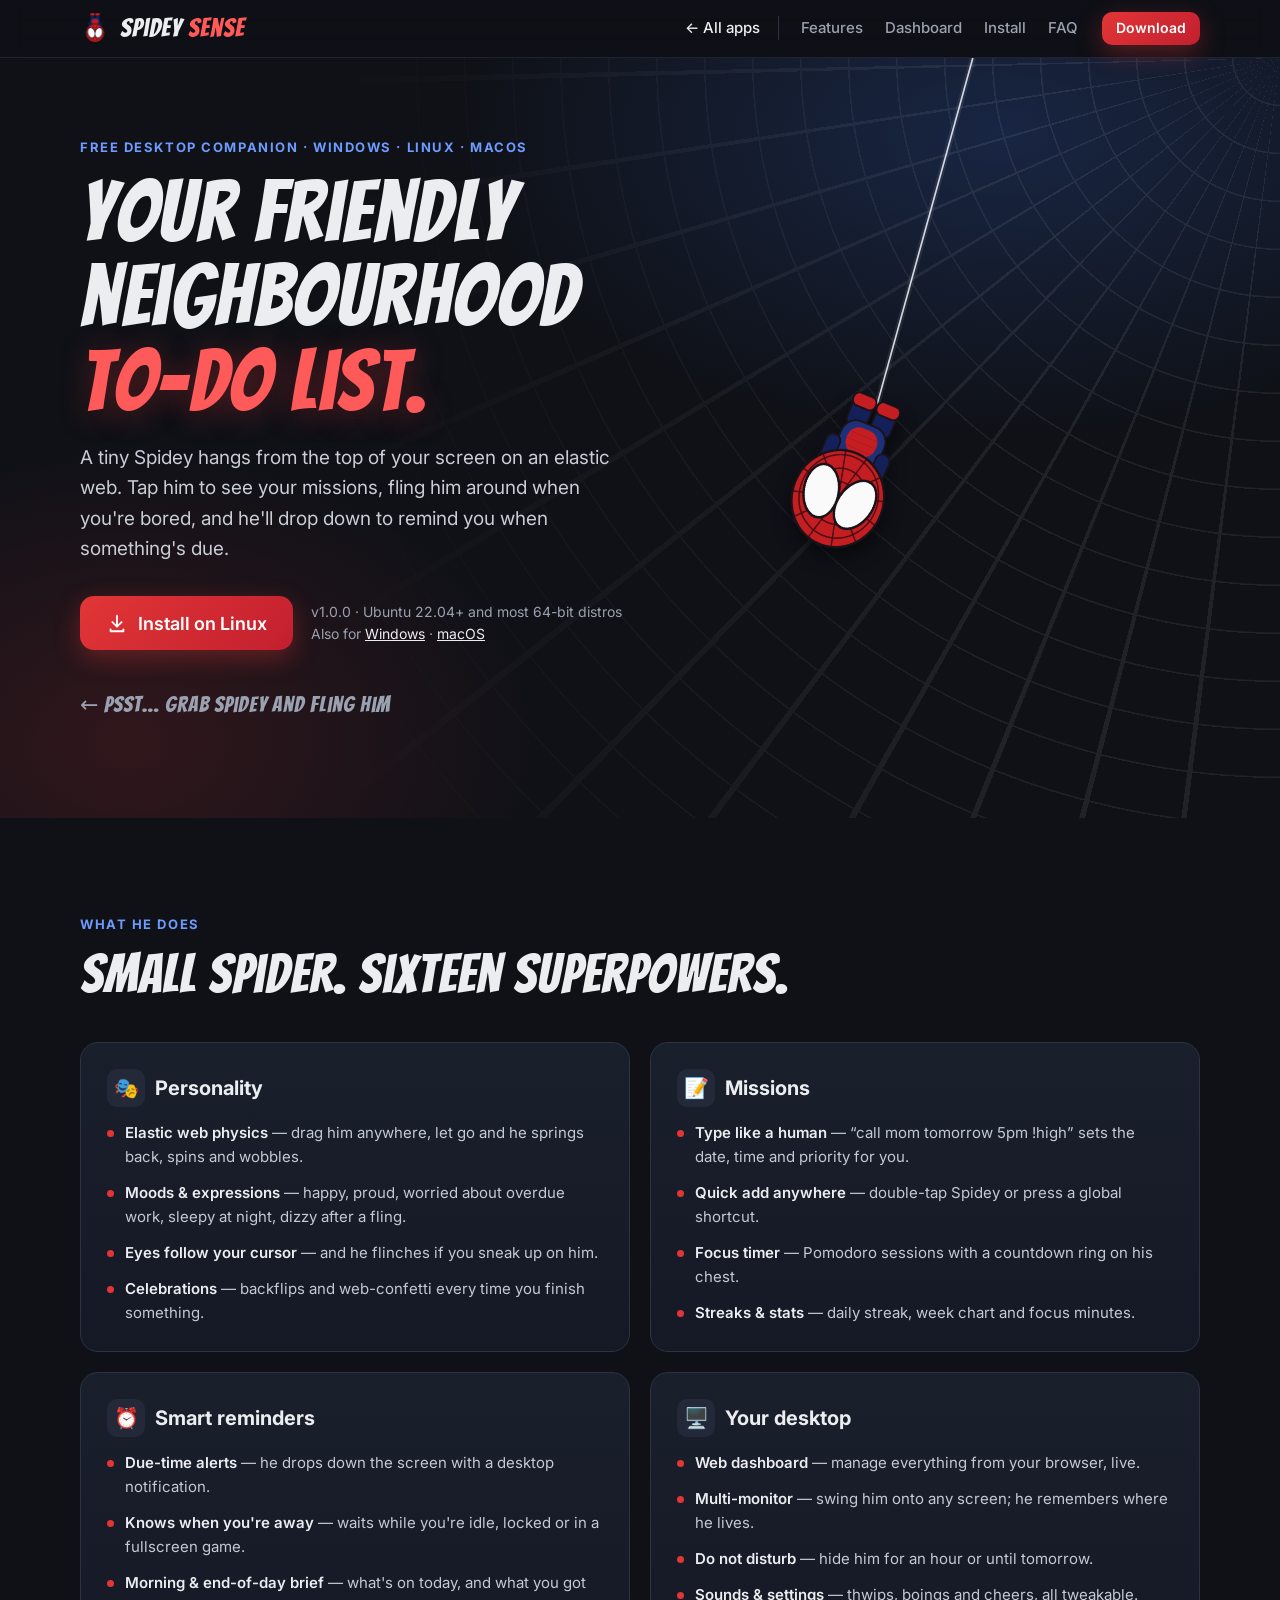
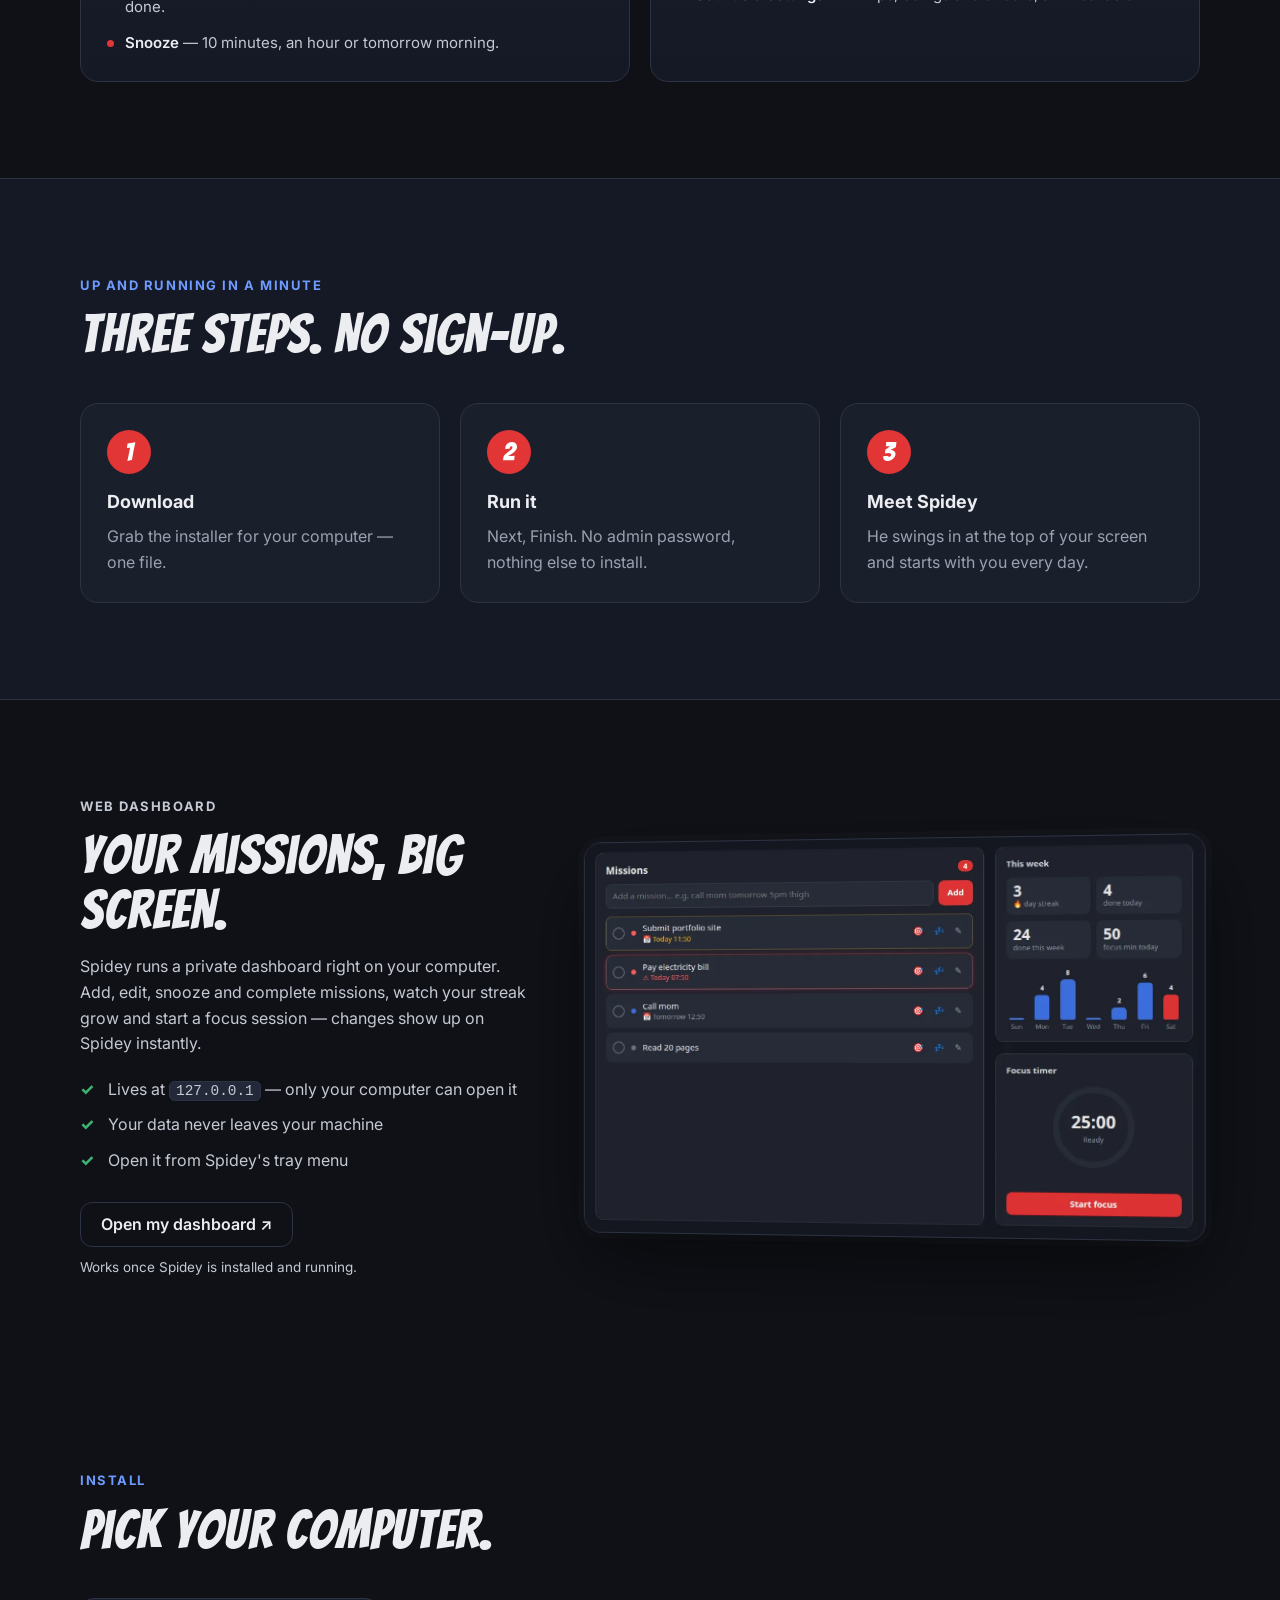
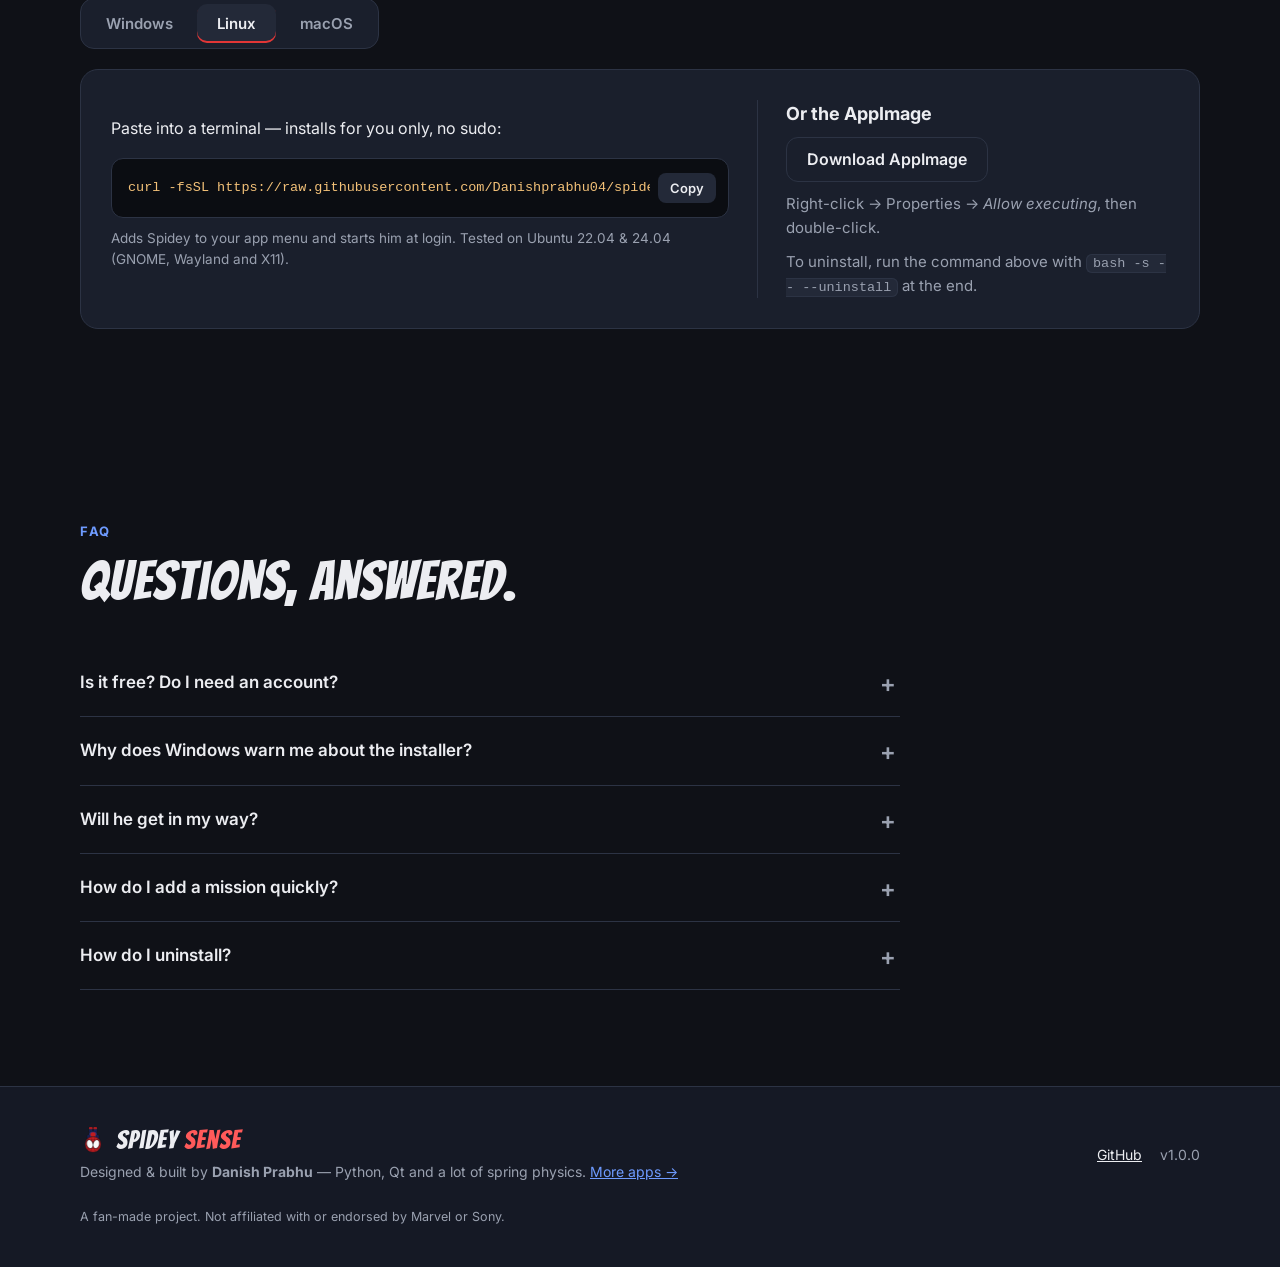
==== hub/products/spidey-sense/index.html @ c95f21bc "Spidey Sense 1.0: cross-platform app, web dashboard, installers and app hub - Phase 2 features: mood" ====
<!doctype html>
<html lang="en">
<head>
<meta charset="utf-8">
<meta name="viewport" content="width=device-width, initial-scale=1">
<title>Spidey Sense — your friendly desktop to-do companion</title>
<meta name="description" content="A tiny Spidey hangs from the top of your screen on an elastic web, keeps your to-do list, and reminds you at the right moment. Free for Windows, Linux and macOS.">
<meta property="og:title" content="Spidey Sense">
<meta property="og:description" content="A friendly desktop companion that hangs on your screen and keeps your missions.">
<meta property="og:image" content="assets/spidey.png">
<meta name="theme-color" content="#0f1117">
<link rel="icon" type="image/png" href="assets/favicon.png">
<link rel="preconnect" href="https://fonts.googleapis.com">
<link rel="preconnect" href="https://fonts.gstatic.com" crossorigin>
<link href="https://fonts.googleapis.com/css2?family=Bangers&family=Inter:wght@400;500;600;700;800&display=swap" rel="stylesheet">
<link rel="stylesheet" href="style.css">
</head>
<body>

<header class="nav">
  <a class="logo" href="#top" aria-label="Spidey Sense home"><img src="assets/favicon.png" alt="" width="30" height="30"><span>Spidey <b>Sense</b></span></a>
  <nav aria-label="Main">
    <a href="../../" class="back">← All apps</a>
    <a href="#features">Features</a>
    <a href="#dashboard">Dashboard</a>
    <a href="#install">Install</a>
    <a href="#faq">FAQ</a>
  </nav>
  <a class="btn small primary" href="#install" data-download="auto">Download</a>
</header>

<main id="top">
  <!-- Hero: Spidey hangs on a real spring-physics web you can drag -->
  <section class="hero">
    <canvas id="web" aria-label="Spidey hanging on an elastic web. Drag him and let go." role="img"></canvas>
    <div class="hero-copy">
      <p class="eyebrow">Free desktop companion · Windows · Linux · macOS</p>
      <h1>Your friendly neighbourhood <span class="accent">to-do list.</span></h1>
      <p class="lead">A tiny Spidey hangs from the top of your screen on an elastic web. Tap him to see your missions, fling him around when you're bored, and he'll drop down to remind you when something's due.</p>
      <div class="cta">
        <a class="btn primary big" id="dl-primary" href="#install">
          <svg viewBox="0 0 24 24" width="22" height="22" aria-hidden="true"><path fill="currentColor" d="M12 3a1 1 0 0 1 1 1v9.59l3.3-3.3a1 1 0 1 1 1.4 1.42l-5 5a1 1 0 0 1-1.4 0l-5-5a1 1 0 1 1 1.4-1.42l3.3 3.3V4a1 1 0 0 1 1-1Zm-7 15a1 1 0 0 1 1 1v1h12v-1a1 1 0 1 1 2 0v2a1 1 0 0 1-1 1H5a1 1 0 0 1-1-1v-2a1 1 0 0 1 1-1Z"/></svg>
          <span id="dl-label">Download Spidey</span>
        </a>
        <div class="cta-meta">
          <span id="dl-note">Free · no account · works offline</span>
          <span class="others">Also for <span id="dl-others"><a href="#install">every desktop</a></span></span>
        </div>
      </div>
      <p class="drag-hint" aria-hidden="true"><span>←</span> psst… grab Spidey and fling him</p>
    </div>
  </section>

  <!-- Features -->
  <section class="section" id="features">
    <div class="section-head">
      <p class="eyebrow">What he does</p>
      <h2>Small spider. Sixteen superpowers.</h2>
    </div>
    <div class="feature-groups">
      <article class="group">
        <h3><span class="g-icon">🎭</span> Personality</h3>
        <ul>
          <li><b>Elastic web physics</b> — drag him anywhere, let go and he springs back, spins and wobbles.</li>
          <li><b>Moods &amp; expressions</b> — happy, proud, worried about overdue work, sleepy at night, dizzy after a fling.</li>
          <li><b>Eyes follow your cursor</b> — and he flinches if you sneak up on him.</li>
          <li><b>Celebrations</b> — backflips and web-confetti every time you finish something.</li>
        </ul>
      </article>
      <article class="group">
        <h3><span class="g-icon">📝</span> Missions</h3>
        <ul>
          <li><b>Type like a human</b> — “call mom tomorrow 5pm !high” sets the date, time and priority for you.</li>
          <li><b>Quick add anywhere</b> — double-tap Spidey or press a global shortcut.</li>
          <li><b>Focus timer</b> — Pomodoro sessions with a countdown ring on his chest.</li>
          <li><b>Streaks &amp; stats</b> — daily streak, week chart and focus minutes.</li>
        </ul>
      </article>
      <article class="group">
        <h3><span class="g-icon">⏰</span> Smart reminders</h3>
        <ul>
          <li><b>Due-time alerts</b> — he drops down the screen with a desktop notification.</li>
          <li><b>Knows when you're away</b> — waits while you're idle, locked or in a fullscreen game.</li>
          <li><b>Morning &amp; end-of-day brief</b> — what's on today, and what you got done.</li>
          <li><b>Snooze</b> — 10 minutes, an hour or tomorrow morning.</li>
        </ul>
      </article>
      <article class="group">
        <h3><span class="g-icon">🖥️</span> Your desktop</h3>
        <ul>
          <li><b>Web dashboard</b> — manage everything from your browser, live.</li>
          <li><b>Multi-monitor</b> — swing him onto any screen; he remembers where he lives.</li>
          <li><b>Do not disturb</b> — hide him for an hour or until tomorrow.</li>
          <li><b>Sounds &amp; settings</b> — thwips, boings and cheers, all tweakable.</li>
        </ul>
      </article>
    </div>
  </section>

  <!-- How it works -->
  <section class="section steps-wrap">
    <div class="section-head">
      <p class="eyebrow">Up and running in a minute</p>
      <h2>Three steps. No sign-up.</h2>
    </div>
    <ol class="steps">
      <li><span class="num">1</span><h3>Download</h3><p>Grab the installer for your computer — one file.</p></li>
      <li><span class="num">2</span><h3>Run it</h3><p>Next, Finish. No admin password, nothing else to install.</p></li>
      <li><span class="num">3</span><h3>Meet Spidey</h3><p>He swings in at the top of your screen and starts with you every day.</p></li>
    </ol>
  </section>

  <!-- Dashboard -->
  <section class="section dash" id="dashboard">
    <div class="dash-copy">
      <p class="eyebrow">Web dashboard</p>
      <h2>Your missions, big screen.</h2>
      <p>Spidey runs a private dashboard right on your computer. Add, edit, snooze and complete missions, watch your streak grow and start a focus session — changes show up on Spidey instantly.</p>
      <ul class="ticks">
        <li>Lives at <code>127.0.0.1</code> — only your computer can open it</li>
        <li>Your data never leaves your machine</li>
        <li>Open it from Spidey's tray menu</li>
      </ul>
      <a class="btn ghost" id="dash-link" href="http://127.0.0.1:47823/" target="_blank" rel="noopener">Open my dashboard ↗</a>
      <p class="fine">Works once Spidey is installed and running.</p>
    </div>
    <figure class="dash-shot">
      <img src="assets/dashboard.webp" width="1100" height="700" loading="lazy" alt="The Spidey Sense web dashboard: a mission list with due dates and priorities, weekly stats with a streak counter and a bar chart, and a focus timer.">
    </figure>
  </section>

  <!-- Install -->
  <section class="section" id="install">
    <div class="section-head">
      <p class="eyebrow">Install</p>
      <h2>Pick your computer.</h2>
    </div>
    <div class="tabs" role="tablist" aria-label="Operating system">
      <button role="tab" id="tab-windows" aria-controls="panel-windows" data-os="windows">Windows</button>
      <button role="tab" id="tab-linux" aria-controls="panel-linux" data-os="linux">Linux</button>
      <button role="tab" id="tab-mac" aria-controls="panel-mac" data-os="mac">macOS</button>
    </div>

    <div class="panel" role="tabpanel" id="panel-windows" aria-labelledby="tab-windows">
      <div class="panel-main">
        <a class="btn primary big" data-download="windows" href="#">Download for Windows</a>
        <p class="fine" data-note="windows"></p>
        <ol class="howto">
          <li>Open <code>SpideySense-Setup.exe</code>.</li>
          <li>If Windows says <em>“Windows protected your PC”</em>, click <b>More info → Run anyway</b> (the installer isn't code-signed yet).</li>
          <li>Click <b>Install</b>, then <b>Finish</b>. Spidey appears at the top of your screen.</li>
        </ol>
      </div>
      <div class="panel-side">
        <h3>Prefer a command?</h3>
        <p>Paste into PowerShell:</p>
        <div class="cmd"><code id="cmd-windows">irm https://raw.githubusercontent.com/Danishprabhu04/spidey_reminder/main/hub/products/spidey-sense/install.ps1 | iex</code><button class="copy" data-copy="cmd-windows">Copy</button></div>
        <p class="fine">Uninstall any time from <b>Settings → Apps → Spidey Sense</b>.</p>
      </div>
    </div>

    <div class="panel" role="tabpanel" id="panel-linux" aria-labelledby="tab-linux" hidden>
      <div class="panel-main">
        <p>Paste into a terminal — installs for you only, no sudo:</p>
        <div class="cmd big"><code id="cmd-linux">curl -fsSL https://raw.githubusercontent.com/Danishprabhu04/spidey_reminder/main/hub/products/spidey-sense/install.sh | bash</code><button class="copy" data-copy="cmd-linux">Copy</button></div>
        <p class="fine">Adds Spidey to your app menu and starts him at login. Tested on Ubuntu 22.04 &amp; 24.04 (GNOME, Wayland and X11).</p>
      </div>
      <div class="panel-side">
        <h3>Or the AppImage</h3>
        <a class="btn ghost" data-download="linux" href="#">Download AppImage</a>
        <p class="fine">Right-click → Properties → <em>Allow executing</em>, then double-click.</p>
        <p class="fine">To uninstall, run the command above with <code>bash -s -- --uninstall</code> at the end.</p>
      </div>
    </div>

    <div class="panel" role="tabpanel" id="panel-mac" aria-labelledby="tab-mac" hidden>
      <div class="panel-main">
        <a class="btn primary big" data-download="mac" href="#">Download for macOS</a>
        <p class="fine" data-note="mac"></p>
        <ol class="howto">
          <li>Open the <code>.dmg</code> and drag <b>Spidey Sense</b> into Applications.</li>
          <li>First launch: <b>right-click the app → Open</b> (it isn't notarized yet).</li>
        </ol>
      </div>
      <div class="panel-side">
        <h3>Prefer a command?</h3>
        <div class="cmd"><code id="cmd-mac">curl -fsSL https://raw.githubusercontent.com/Danishprabhu04/spidey_reminder/main/hub/products/spidey-sense/install.sh | bash</code><button class="copy" data-copy="cmd-mac">Copy</button></div>
        <p class="fine">macOS support is in beta — the global shortcut isn't available there yet.</p>
      </div>
    </div>
  </section>

  <!-- FAQ -->
  <section class="section faq" id="faq">
    <div class="section-head">
      <p class="eyebrow">FAQ</p>
      <h2>Questions, answered.</h2>
    </div>
    <details>
      <summary>Is it free? Do I need an account?</summary>
      <p>Free, and no account. Spidey keeps everything in a small database on your own computer.</p>
    </details>
    <details>
      <summary>Why does Windows warn me about the installer?</summary>
      <p>New apps without a paid code-signing certificate get a SmartScreen warning. Click <b>More info → Run anyway</b>. The installer only writes to your user folder and never asks for admin rights.</p>
    </details>
    <details>
      <summary>Will he get in my way?</summary>
      <p>Clicks pass straight through everywhere except Spidey himself. He waits while you're away or in a fullscreen app, and <b>Do not disturb</b> hides him completely. Left-click his tray icon to hide or show him.</p>
    </details>
    <details>
      <summary>How do I add a mission quickly?</summary>
      <p>Double-tap Spidey, or press <kbd>Win</kbd>+<kbd>Alt</kbd>+<kbd>M</kbd> on Windows / <kbd>Super</kbd>+<kbd>Shift</kbd>+<kbd>M</kbd> on Linux. Write naturally: “pay rent friday 9am !high”.</p>
    </details>
    <details>
      <summary>How do I uninstall?</summary>
      <p>Windows: <b>Settings → Apps → Spidey Sense → Uninstall</b>. Linux/macOS: run the install command with <code>--uninstall</code> (add <code>--purge</code> to delete your missions too).</p>
    </details>
  </section>
</main>

<footer class="footer">
  <div>
    <a class="logo" href="#top"><img src="assets/favicon.png" alt="" width="26" height="26"><span>Spidey <b>Sense</b></span></a>
    <p>Designed &amp; built by <b>Danish Prabhu</b> — Python, Qt and a lot of spring physics. <a href="../../">More apps →</a></p>
  </div>
  <div class="footer-links">
    <a id="gh-link" href="#" hidden>GitHub</a>
    <a id="li-link" href="#" hidden>LinkedIn</a>
    <span>v<span id="version">1.0.0</span></span>
  </div>
  <p class="disclaimer">A fan-made project. Not affiliated with or endorsed by Marvel or Sony.</p>
</footer>

<script src="../../assets/catalog.js"></script>
<script src="config.js"></script>
<script src="rope.js"></script>
<script src="app.js"></script>
</body>
</html>
---- hub/products/spidey-sense/style.css ----
:root {
  color-scheme: dark;
  --bg: #0f1117;
  --bg-2: #151925;
  --card: #1a1f2c;
  --card-2: #232938;
  --line: #2c3344;
  --text: #ecedf1;
  --muted: #9aa1b0;
  --red: #e23636;
  --red-2: #ff5a5a;
  --orange: #f08a24;
  --blue: #3a6fe0;
  --blue-2: #6e9bff;
  --green: #3cb371;
  --radius: 18px;
  --max: 1120px;
  --display: "Bangers", "Impact", system-ui, sans-serif;
  --body: "Inter", system-ui, -apple-system, "Segoe UI", Ubuntu, sans-serif;
}

* { box-sizing: border-box; }
html { scroll-behavior: smooth; scroll-padding-top: 80px; }
body {
  margin: 0;
  background: var(--bg);
  color: var(--text);
  font: 16px/1.6 var(--body);
  overflow-x: hidden;
}
img { max-width: 100%; height: auto; display: block; }
a { color: var(--blue-2); }
code, kbd {
  font: 0.9em ui-monospace, "SFMono-Regular", Menlo, Consolas, monospace;
  background: var(--card-2);
  border: 1px solid var(--line);
  border-radius: 6px;
  padding: 1px 6px;
}
:focus-visible { outline: 3px solid var(--blue-2); outline-offset: 3px; border-radius: 6px; }

/* ---------- nav ---------- */
.nav {
  position: sticky; top: 0; z-index: 20;
  display: flex; align-items: center; gap: 24px;
  padding: 12px max(16px, calc((100vw - var(--max)) / 2));
  background: rgba(15, 17, 23, 0.82);
  backdrop-filter: blur(12px);
  border-bottom: 1px solid rgba(44, 51, 68, 0.6);
}
.logo { display: flex; align-items: center; gap: 10px; color: var(--text); text-decoration: none; font: 26px/1 var(--display); letter-spacing: 1px; }
.logo b { color: var(--red-2); font-weight: 400; }
.nav nav { display: flex; gap: 22px; margin-left: auto; }
.nav nav a { color: var(--muted); text-decoration: none; font-weight: 500; font-size: 15px; }
.nav nav a:hover { color: var(--text); }
.nav nav a.back { color: var(--text); padding-right: 18px; border-right: 1px solid var(--line); }

/* ---------- buttons ---------- */
.btn {
  display: inline-flex; align-items: center; justify-content: center; gap: 10px;
  border: 0; border-radius: 12px; padding: 12px 20px;
  font: 600 16px/1.2 var(--body); text-decoration: none; cursor: pointer;
  color: var(--text); background: var(--card-2);
  transition: transform .15s ease, background .15s ease, box-shadow .15s ease;
}
.btn:hover { transform: translateY(-1px); }
.btn.primary { background: linear-gradient(135deg, var(--red), #c21f2f); color: #fff; box-shadow: 0 8px 24px rgba(226, 54, 54, 0.35); }
.btn.primary:hover { box-shadow: 0 12px 32px rgba(226, 54, 54, 0.5); }
.btn.ghost { background: transparent; border: 1.5px solid var(--line); }
.btn.ghost:hover { border-color: var(--blue-2); }
.btn.small { padding: 8px 14px; font-size: 14px; border-radius: 10px; }
.btn.big { padding: 16px 26px; font-size: 18px; border-radius: 14px; }

/* ---------- hero ---------- */
.hero {
  position: relative;
  min-height: min(760px, 92vh);
  display: flex; align-items: center;
  padding: 60px max(16px, calc((100vw - var(--max)) / 2));
  background:
    radial-gradient(900px 500px at 78% 10%, rgba(58, 111, 224, 0.22), transparent 60%),
    radial-gradient(700px 500px at 10% 90%, rgba(226, 54, 54, 0.16), transparent 60%),
    var(--bg);
  overflow: hidden;
  isolation: isolate;
}
.hero::before { /* faint web pattern */
  content: ""; position: absolute; inset: 0; z-index: -1; opacity: .07;
  background:
    repeating-radial-gradient(circle at 100% 0, transparent 0 46px, #fff 47px 48px),
    repeating-conic-gradient(from 180deg at 100% 0, transparent 0 7deg, #fff 7deg 7.4deg);
  mask-image: linear-gradient(to left, #000 20%, transparent 75%);
}
#web { position: absolute; inset: 0; width: 100%; height: 100%; z-index: 0; touch-action: none; cursor: grab; }
#web.grabbing { cursor: grabbing; }
.hero-copy { position: relative; z-index: 1; max-width: 600px; pointer-events: none; }
.hero-copy a, .hero-copy button { pointer-events: auto; }
.eyebrow { margin: 0 0 12px; color: var(--blue-2); font-weight: 700; font-size: 13px; letter-spacing: .12em; text-transform: uppercase; }
h1 { font: clamp(48px, 7vw, 86px)/0.98 var(--display); letter-spacing: 1.5px; margin: 0 0 20px; font-weight: 400; }
h1 .accent { color: var(--red-2); text-shadow: 0 4px 30px rgba(226, 54, 54, .35); }
.lead { font-size: clamp(17px, 2vw, 19px); color: #c9cdd6; max-width: 540px; margin: 0 0 32px; }
.cta { display: flex; align-items: center; gap: 18px; flex-wrap: wrap; }
.cta-meta { display: flex; flex-direction: column; font-size: 14px; color: var(--muted); }
.cta-meta a { color: var(--text); }
.drag-hint { margin-top: 44px; font: 22px/1 var(--display); letter-spacing: 1px; color: var(--muted); }
.drag-hint span { display: inline-block; animation: nudge 1.6s ease-in-out infinite; }
@keyframes nudge { 50% { transform: translateX(-6px); } }

/* ---------- sections ---------- */
.section { padding: 96px max(16px, calc((100vw - var(--max)) / 2)); }
.section-head { margin-bottom: 40px; }
h2 { font: clamp(36px, 5vw, 54px)/1.02 var(--display); letter-spacing: 1px; font-weight: 400; margin: 0; }
h3 { margin: 0 0 8px; font-size: 18px; }
.fine { font-size: 13.5px; color: var(--muted); margin: 10px 0 0; }

.feature-groups { display: grid; grid-template-columns: repeat(2, minmax(0, 1fr)); gap: 20px; }
.group { background: linear-gradient(180deg, var(--card), var(--bg-2)); border: 1px solid var(--line); border-radius: var(--radius); padding: 26px; }
.group h3 { display: flex; align-items: center; gap: 10px; font-size: 20px; margin-bottom: 14px; }
.g-icon { width: 38px; height: 38px; display: grid; place-items: center; background: var(--card-2); border-radius: 10px; font-size: 20px; }
.group ul { list-style: none; margin: 0; padding: 0; display: grid; gap: 12px; }
.group li { color: #c4c9d3; font-size: 15px; padding-left: 18px; position: relative; }
.group li::before { content: ""; position: absolute; left: 0; top: .62em; width: 7px; height: 7px; border-radius: 50%; background: var(--red); }
.group li b { color: var(--text); font-weight: 600; }

.steps-wrap { background: var(--bg-2); border-block: 1px solid var(--line); }
.steps { list-style: none; padding: 0; margin: 0; display: grid; grid-template-columns: repeat(3, 1fr); gap: 20px; counter-reset: s; }
.steps li { background: var(--card); border: 1px solid var(--line); border-radius: var(--radius); padding: 26px; }
.steps p { color: var(--muted); margin: 0; }
.num { display: inline-grid; place-items: center; width: 44px; height: 44px; border-radius: 50%; margin-bottom: 14px; background: var(--red); color: #fff; font: 26px/1 var(--display); }

.dash { display: grid; grid-template-columns: minmax(0, 5fr) minmax(0, 7fr); gap: 48px; align-items: center; }
.dash-copy p { color: #c4c9d3; }
.ticks { list-style: none; padding: 0; margin: 20px 0 28px; display: grid; gap: 10px; }
.ticks li { padding-left: 28px; position: relative; color: #c4c9d3; }
.ticks li::before { content: "✓"; position: absolute; left: 0; color: var(--green); font-weight: 800; }
.dash-shot { margin: 0; border-radius: var(--radius); overflow: hidden; border: 1px solid var(--line); box-shadow: 0 30px 80px rgba(0, 0, 0, .5), 0 0 0 6px rgba(255, 255, 255, .02); transform: perspective(1400px) rotateY(-6deg); }

/* ---------- install ---------- */
.tabs { display: inline-flex; background: var(--card); border: 1px solid var(--line); border-radius: 14px; padding: 5px; gap: 4px; margin-bottom: 20px; }
.tabs button { border: 0; background: none; color: var(--muted); font: 600 15px var(--body); padding: 10px 20px; border-radius: 10px; cursor: pointer; }
.tabs button[aria-selected="true"] { background: var(--card-2); color: var(--text); box-shadow: inset 0 -2px 0 var(--red); }
.panel { display: grid; grid-template-columns: minmax(0, 3fr) minmax(0, 2fr); gap: 28px; background: var(--card); border: 1px solid var(--line); border-radius: var(--radius); padding: 30px; }
.panel[hidden] { display: none; }
.panel-side { border-left: 1px solid var(--line); padding-left: 28px; }
.panel-side p { color: var(--muted); font-size: 15px; }
.panel code { overflow-wrap: anywhere; }
.howto { margin: 22px 0 0; padding-left: 22px; display: grid; gap: 8px; color: #c4c9d3; }
.cmd { display: flex; align-items: center; gap: 8px; background: #0b0d12; border: 1px solid var(--line); border-radius: 12px; padding: 10px 10px 10px 14px; }
.cmd code { flex: 1; min-width: 0; background: none; border: 0; padding: 0; color: #f3c178; overflow-x: auto; white-space: nowrap; scrollbar-width: thin; }
.cmd.big { padding: 14px 12px 14px 16px; font-size: 15px; }
.copy { flex: none; border: 0; border-radius: 8px; background: var(--card-2); color: var(--text); font: 600 13px var(--body); padding: 7px 12px; cursor: pointer; }
.copy:hover { background: var(--line); }
.copy.done { background: var(--green); color: #06210f; }

/* ---------- faq ---------- */
.faq details, .faq .section-head { max-width: 820px; }
.faq details { border-bottom: 1px solid var(--line); padding: 4px 0; }
.faq summary { cursor: pointer; list-style: none; padding: 16px 32px 16px 0; font-weight: 600; font-size: 17px; position: relative; }
.faq summary::-webkit-details-marker { display: none; }
.faq summary::after { content: "+"; position: absolute; right: 4px; top: 12px; font-size: 24px; color: var(--muted); transition: transform .2s; }
.faq details[open] summary::after { transform: rotate(45deg); }
.faq details p { margin: 0 0 18px; color: #c4c9d3; }

/* ---------- footer ---------- */
.footer {
  display: flex; flex-wrap: wrap; justify-content: space-between; align-items: center; gap: 16px;
  padding: 40px max(16px, calc((100vw - var(--max)) / 2));
  border-top: 1px solid var(--line); background: var(--bg-2);
}
.footer p { margin: 8px 0 0; color: var(--muted); font-size: 14px; }
.footer-links { display: flex; gap: 18px; align-items: center; color: var(--muted); font-size: 14px; }
.footer-links a { color: var(--text); }
.disclaimer { flex-basis: 100%; font-size: 12.5px !important; }

/* ---------- responsive ---------- */
@media (max-width: 900px) {
  .feature-groups, .dash, .panel { grid-template-columns: minmax(0, 1fr); }
  .steps { grid-template-columns: 1fr; }
  .panel-side { border-left: 0; padding-left: 0; border-top: 1px solid var(--line); padding-top: 22px; }
  .dash-shot { transform: none; }
}
@media (max-width: 640px) {
  .nav { gap: 12px; }
  .nav nav a:not(.back) { display: none; }
  .nav nav a.back { border: 0; padding: 0; font-size: 14px; }
  .nav .logo span { display: none; }
  .nav .btn { margin-left: auto; }
  .hero { min-height: 0; padding-top: 300px; padding-bottom: 56px; align-items: flex-end; }
  .section { padding-block: 64px; }
  .panel { padding: 20px; }
  .tabs { display: flex; }
  .tabs button { flex: 1; padding: 10px 8px; }
  .btn.big { width: 100%; }
  .drag-hint { display: none; }
}
@media (prefers-reduced-motion: reduce) {
  html { scroll-behavior: auto; }
  *, *::before, *::after { animation: none !important; transition: none !important; }
}
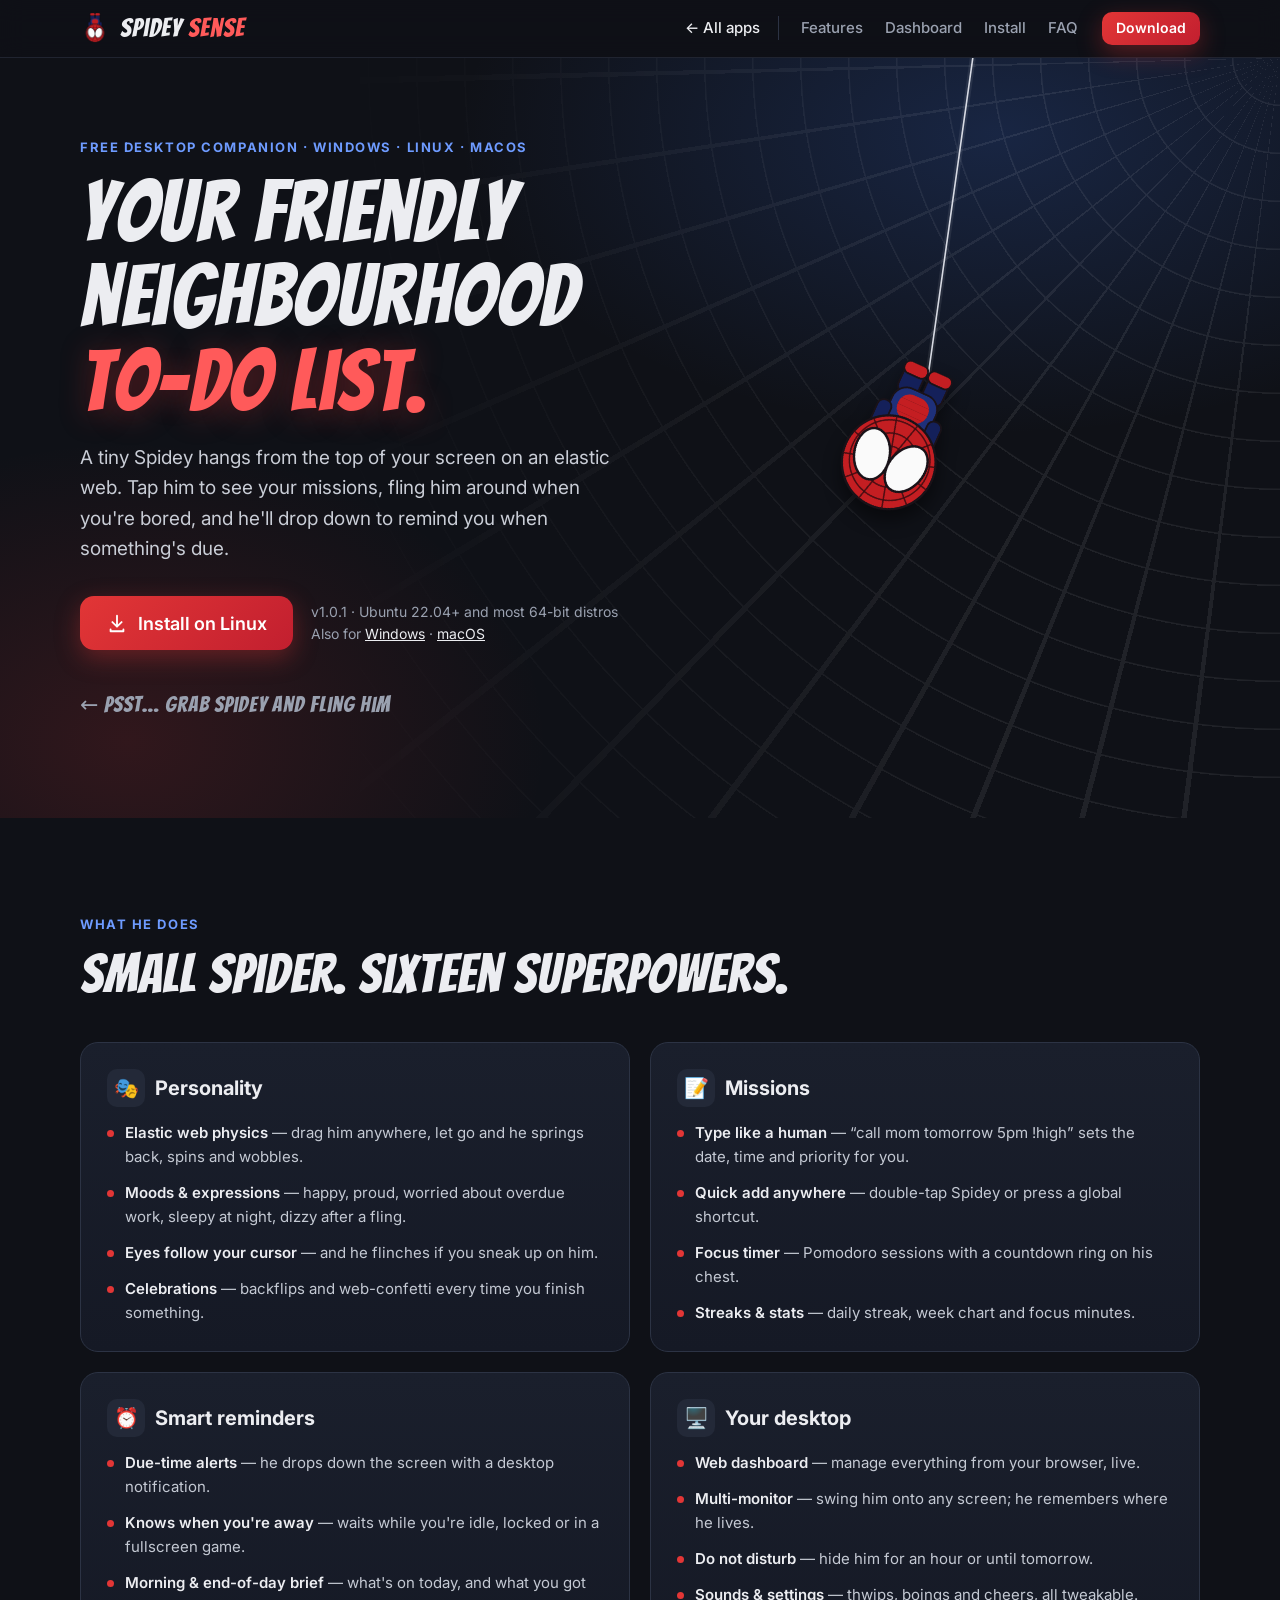
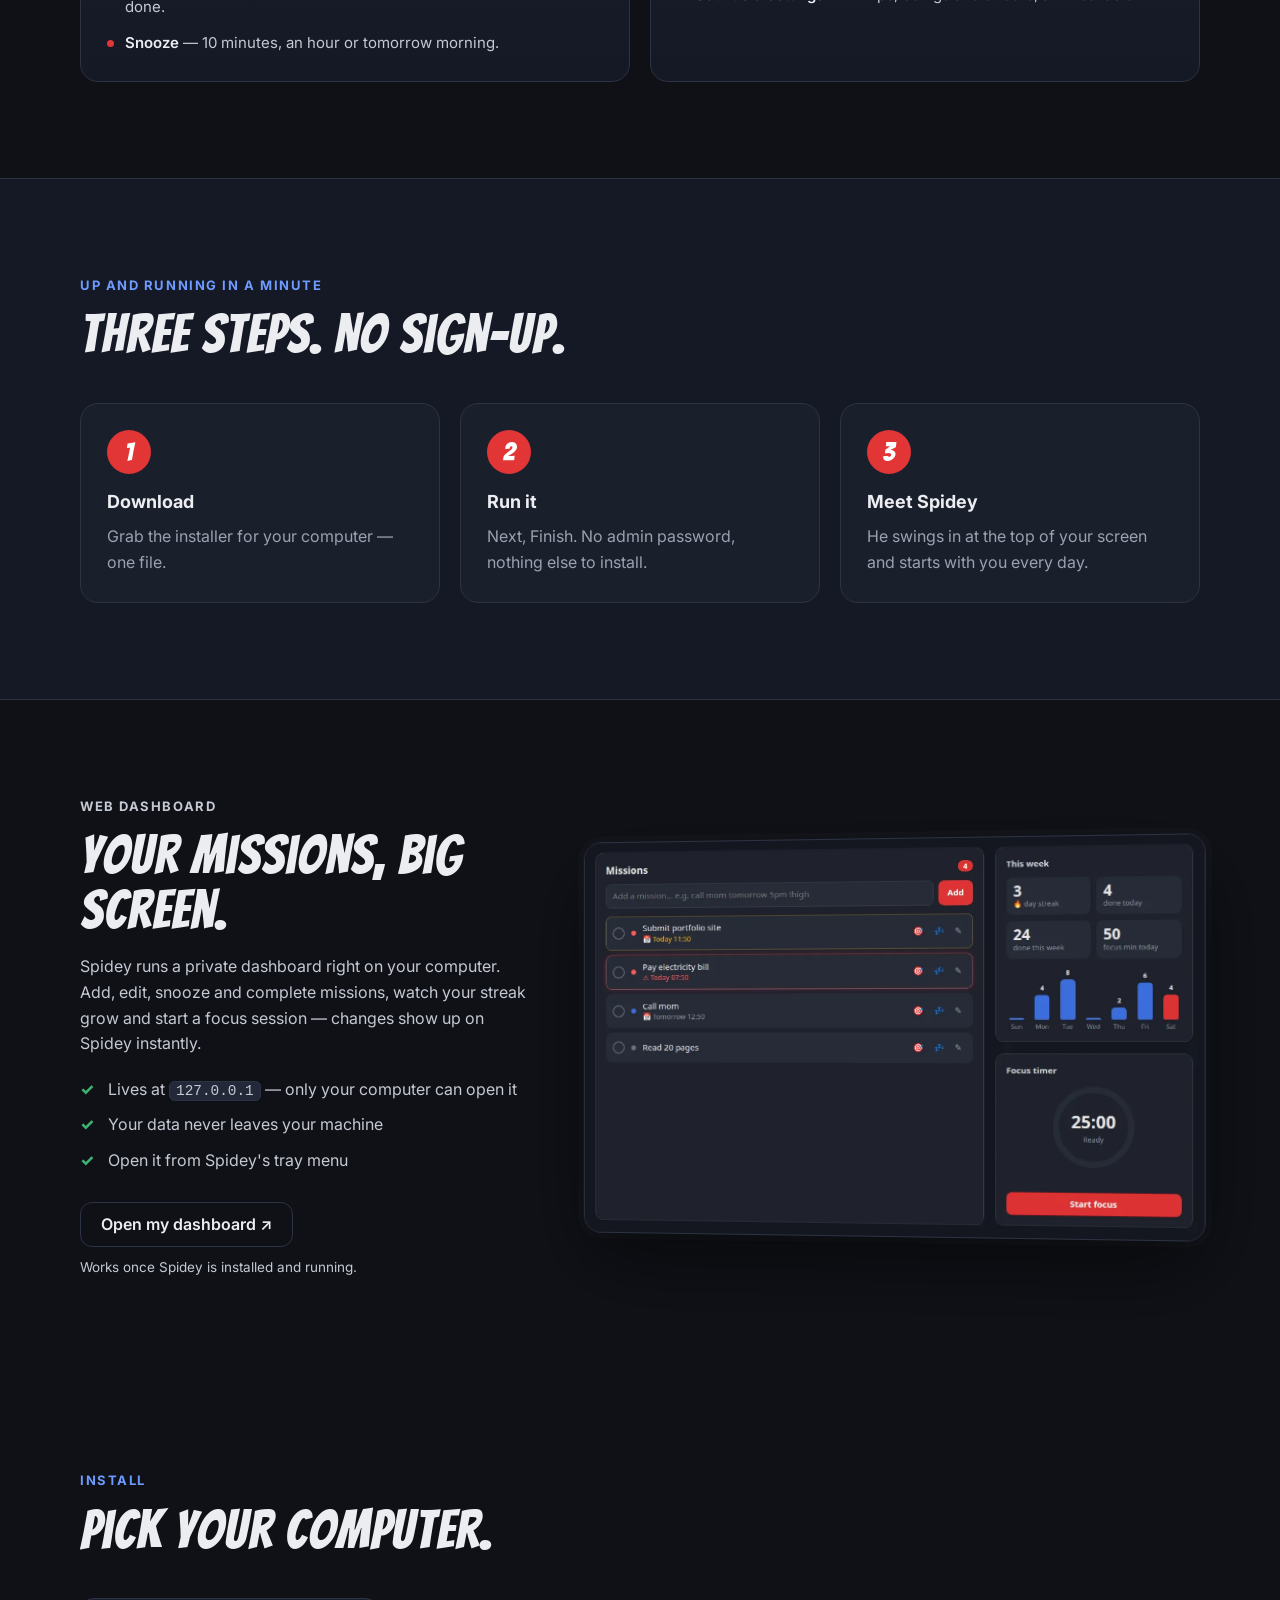
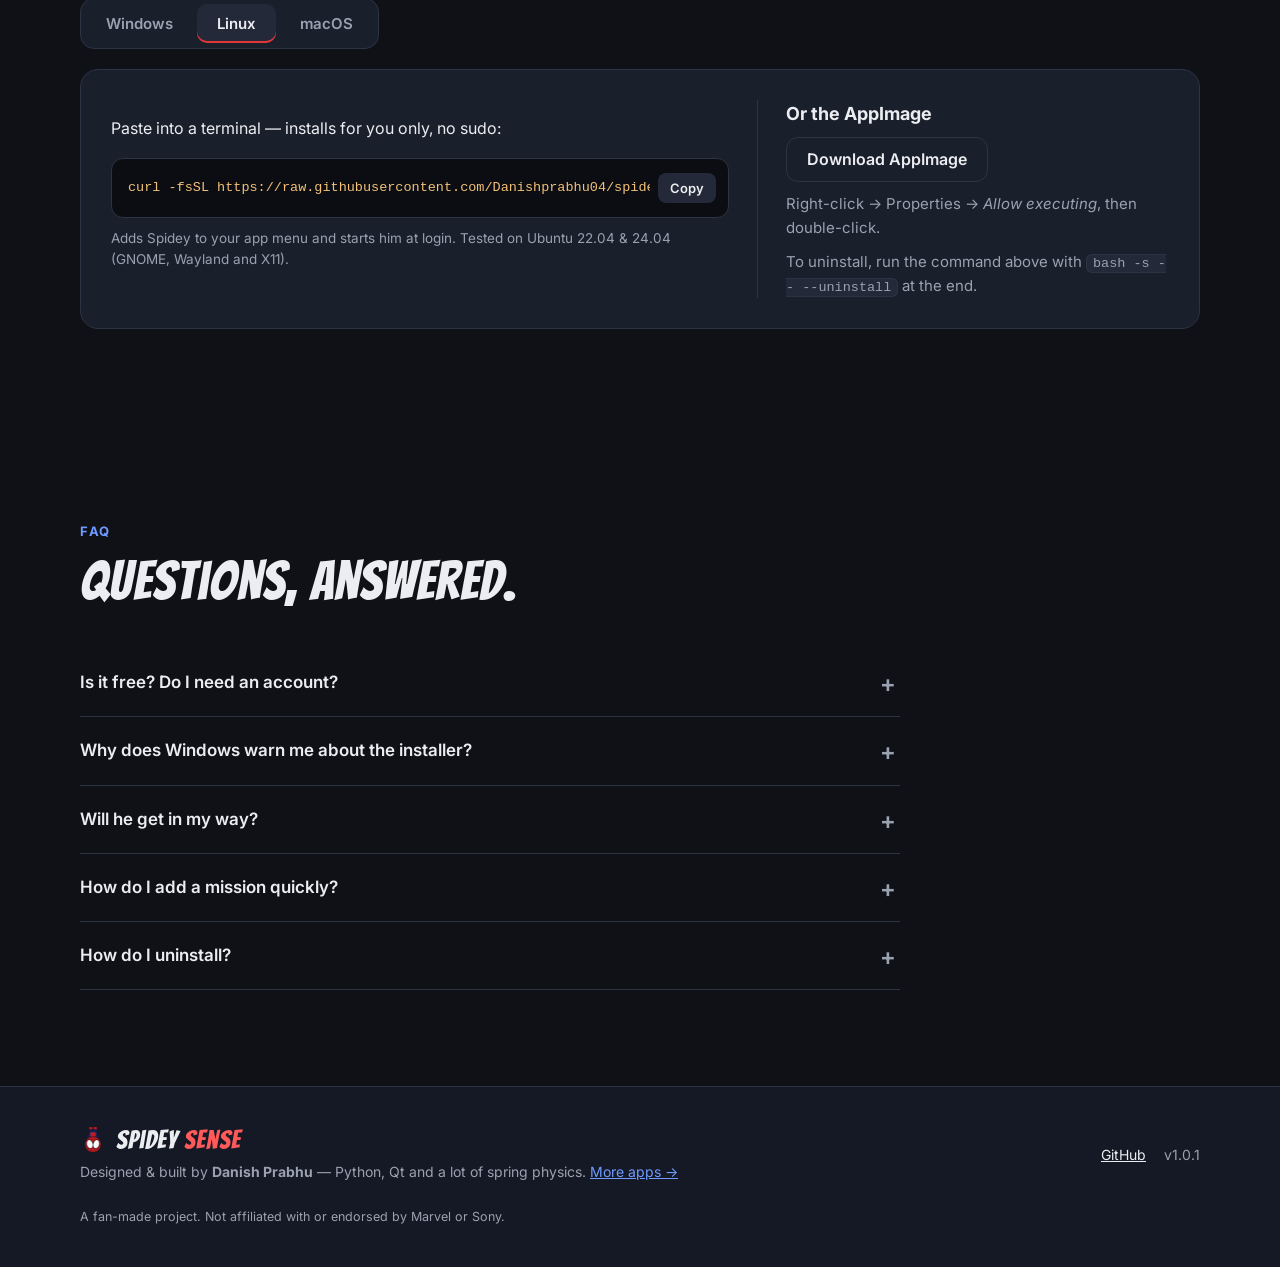
==== commit 05eed28e: "Release 1.0.1 Co-Authored-By: Claude Opus 5.5 <noreply@anthropic.com>" ====
--- a/hub/products/spidey-sense/index.html
+++ b/hub/products/spidey-sense/index.html
@@ -227,7 +227,7 @@
   <div class="footer-links">
     <a id="gh-link" href="#" hidden>GitHub</a>
     <a id="li-link" href="#" hidden>LinkedIn</a>
-    <span>v<span id="version">1.0.0</span></span>
+    <span>v<span id="version">1.0.1</span></span>
   </div>
   <p class="disclaimer">A fan-made project. Not affiliated with or endorsed by Marvel or Sony.</p>
 </footer>
